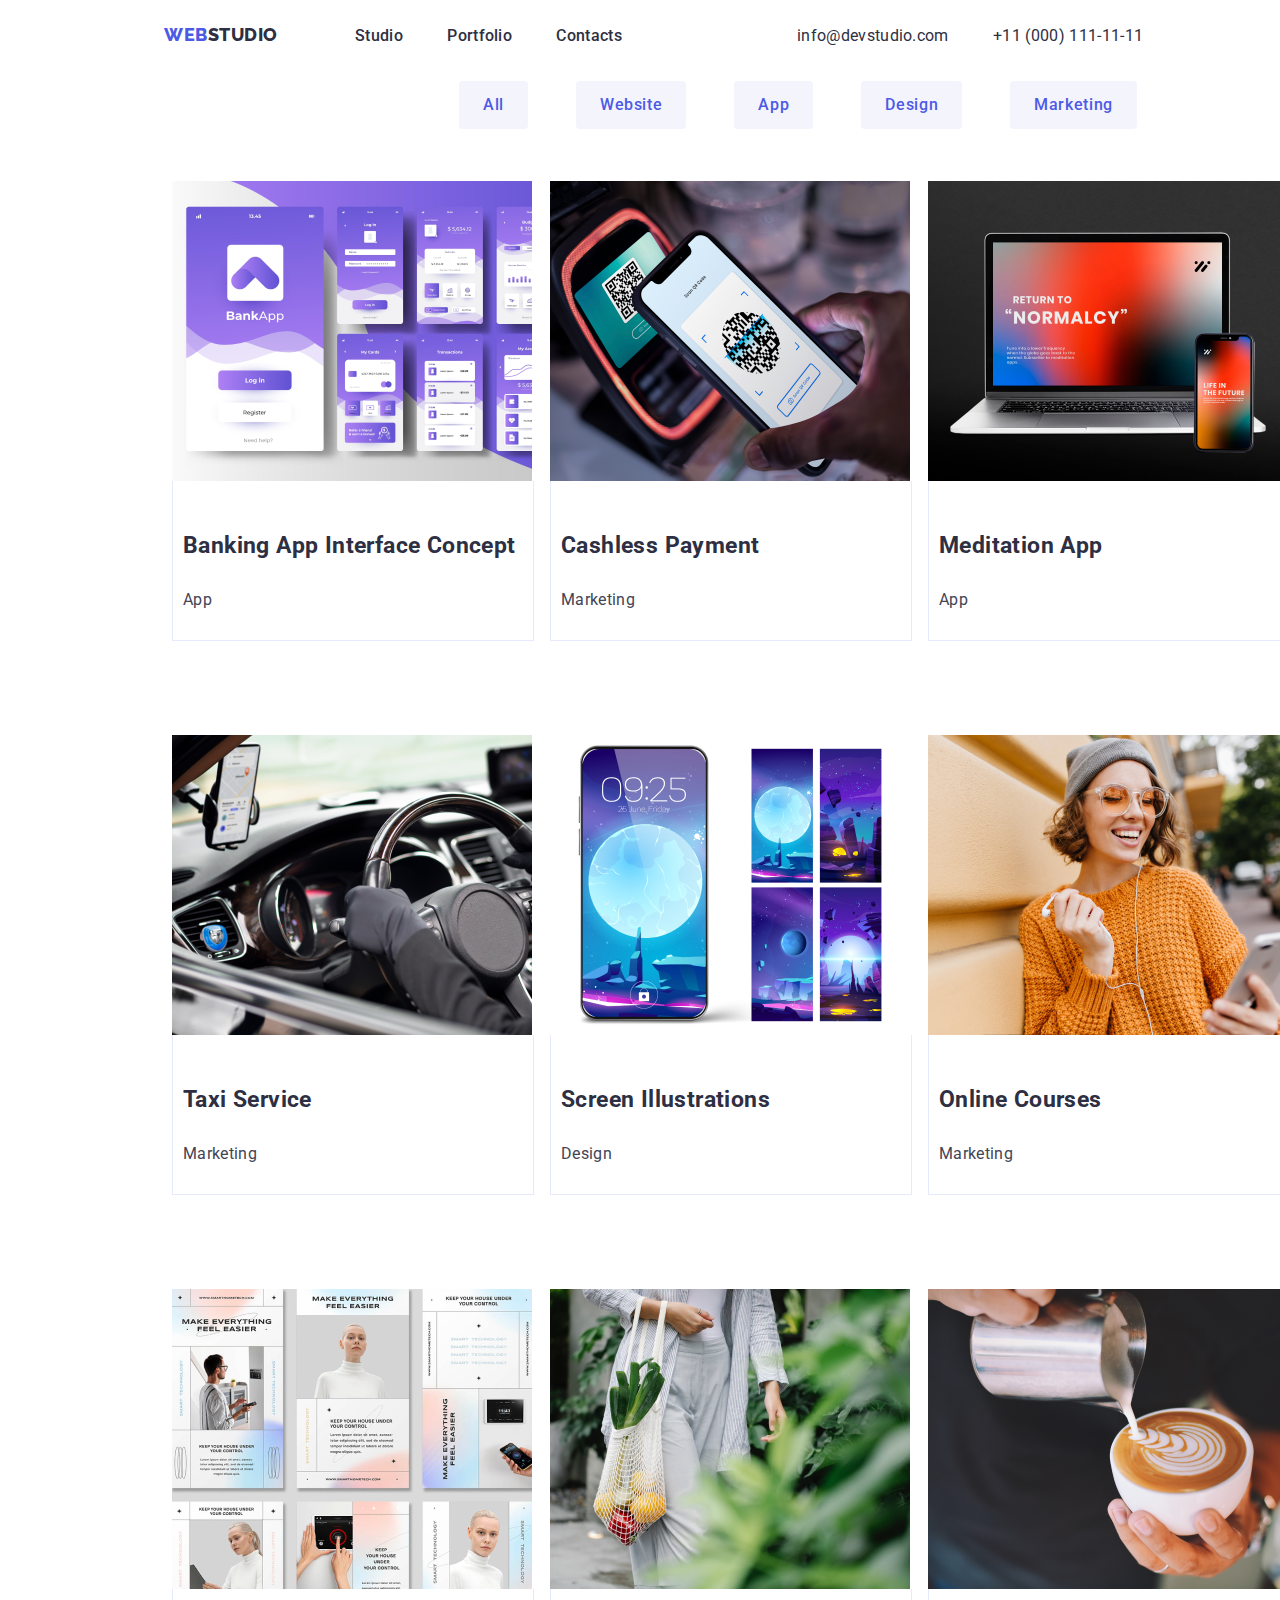
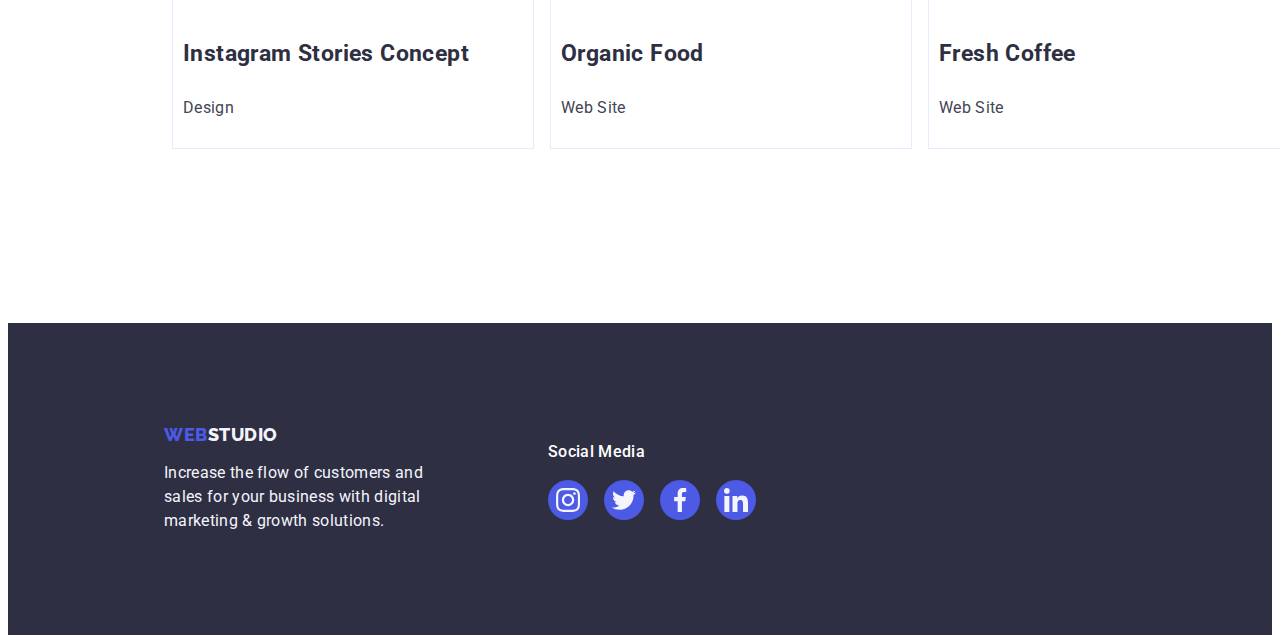
==== portfolio.html @ 80f52940 "Initial commit" ====
<!doctype html>
<html lang="en">

<head>
    <meta charset="utf-8">
    <title>Portfolio</title>
    <link rel="stylesheet" href="node_modules/modern-normalize/modern-normalize.css">
    <link rel="stylesheet" href="css/styles.css" />
    <link rel="preconnect" href="https://fonts.googleapis.com">
    <link rel="preconnect" href="https://fonts.gstatic.com" crossorigin>
    <link
        href="https://fonts.googleapis.com/css2?family=Raleway:wght@400;500;800&family=Roboto:wght@500;700&display=swap"
        rel="stylesheet">

<body>
<div class="container">
<!-- Header Navigation -->
<header>
    <nav class="menu">
    <!-- Logo -->
    <div class="webstudio">
        <a href="/index.html" class="header-link"><span class="logo">WEB</span>STUDIO</a>
    </div>
    <ul class="navigation">
        <li class="item"><a href="/">Studio</a></li>
        <li class="item"><a href="portfolio.html">Portfolio</a></li>
        <li class="item"><a href="/">Contacts</a></li>
        </ul>
        </nav>
     <!-- Contact Info -->
        <ul class="navigation-contact">
        <li class="item"><a href="mailto:info@devstudio.com">info@devstudio.com</a></li>
        <li class="item"><a href="tel:110001111111">+11 (000) 111-11-11</a></li>
        </ul>
</header>

<main>
<!--Row of Buttons-->
<ul class="button-row">
    <li class="portfolio-button">All</li>
    <li class="portfolio-button">Website</li>
    <li class="portfolio-button">App</li>
    <li class="portfolio-button">Design</li>
    <li class="portfolio-button">Marketing</li>
</ul>
 
<section>
    <ul class="row-one">
        <li class="portfolio-image">
            <img src="./images/portfolio/Banking App Interface Concept.png" alt="Banking App Interface Concept" width="360" height="300">
            <span class="card-title"><h3>Banking App Interface Concept</h3>
            <p class="card-subtitle">App</p>
            </span>
        </li>
        <li class="portfolio-image">
            <img src="./images/portfolio/Cashless Payment.png" alt="Cashless Payment" width="360" height="300">
            <span class="card-title"><h3>Cashless Payment</h3>
            <p class="card-subtitle">Marketing</p>
            </span>
        </li>
        <li class="portfolio-image">
            <img src="./images/portfolio/Meditation App.png" alt="Meditation App" width="360" height="300">
            <span class="card-title"><h3>Meditation App</h3>
            <p class="card-subtitle">App</p>
            </span>
        </li>
    </ul>
</section>

<section>
    <ul class="row-two">
        <li class="portfolio-image">
            <img src="./images/portfolio/Taxi Service.png" alt="Taxi Service" width="360"
                height="300">
            <span class="card-title">
                <h3>Taxi Service</h3>
                <p class="card-subtitle">Marketing</p>
            </span>
        </li>
        <li class="portfolio-image">
            <img src="./images/portfolio/Screen Illustrations.png" alt="Screen Illustrations" width="360" height="300">
            <span class="card-title">
                <h3>Screen Illustrations</h3>
                <p class="card-subtitle">Design</p>
            </span>
        </li>
        <li class="portfolio-image">
            <img src="./images/portfolio/Online Courses.png" alt="Online Courses" width="360" height="300">
            <span class="card-title">
                <h3>Online Courses</h3>
                <p class="card-subtitle">Marketing</p>
            </span>
        </li>
    </ul>
</section>
<ul class="row-three">
    <li class="portfolio-image">
        <img src="./images/portfolio/Instagram Stories Concept.png" alt="Instagram Stories Concept" width="360" height="300">
        <span class="card-title">
            <h3>Instagram Stories Concept</h3>
            <p class="card-subtitle">Design</p>
        </span>
    </li>
    <li class="portfolio-image">
        <img src="./images/portfolio/Organic Food.png" alt="Organic Food" width="360" height="300">
        <span class="card-title">
            <h3>Organic Food</h3>
            <p class="card-subtitle">Web Site</p>
        </span>
    </li>
    <li class="portfolio-image">
        <img src="./images/portfolio/Fresh Coffee.png" alt="Fresh Coffee" width="360" height="300">
        <span class="card-title">
            <h3>Fresh Coffee</h3>
            <p class="card-subtitle">Web Site</p>
        </span>
    </li>
</ul>
<section>

</section>
</main>

<!--Footer-->
<footer>
    <div>
        <a href="/" class="web-logo">WEB<span class="studio-logo">STUDIO</span></a>
        <p>Increase the flow of customers and sales for your business with digital marketing & growth solutions.</p>
    </div>
    <div class="footer-social-media">
        <p id="social-media-title">Social Media</p>
        <ul class="socmed-icons-footer">
            <li><img src="./images/Instagram.svg" class="socmed-icons-svg" alt="instagram"></li>
            <li><img src="./images/Twitter.svg" class="socmed-icons-svg" alt="twitter"></li>
            <li><img src="./images/Facebook.svg" class="socmed-icons-svg" alt="facebook"></li>
            <li><img src="./images/Linkedin.svg" class="socmed-icons-svg" alt="linkedin"></li>
        </ul>
    </div>
</footer>
</body>
</html>
---- css/styles.css ----
body {
    font-family: 'Roboto', sans-serif;
    color: #2E2F42;
}

*,
*::before,
*::after {
    box-sizing: border-box;
}

h1, h2 {
    margin: 40px auto;
    text-align: center;
    font-family: Roboto;
    font-size: 36px;
    font-style: normal;
    font-weight: 700;
    line-height: 40px;
    /* 111.111% */
    letter-spacing: 0.72px;
    text-transform: capitalize;
}

ul {
    list-style: none;
    padding: 0%;
    margin: 0%;
}

.container {
    max-width: 1440px;
    margin: 0 auto;
}

/* Header Logo Style */

.webstudio {
    margin: 0px 0px 0px 156px;
    color: #2E2F42;
    font-family: Raleway;
    font-size: 18px;
    font-style: normal;
    font-weight: 800;
    line-height: 21px;
    /* 116.667% */
    letter-spacing: 0.54px;
}

.logo {
    color:#4D5AE5;
    font-family: Raleway;
    font-size: 18px;
    font-style: normal;
    font-weight: 800;
    line-height: 21px;
    /* 116.667% */
    letter-spacing: 0.54px;
}

a {
    text-decoration: none;
    color: #2E2F42;
}

/* Navigation Section */

nav.menu {
    margin: 24px 0px 24px 0px;
}

.navigation {
    margin: 0px 0px 0px 0px;
    top: 0;
    position: absolute;
    padding: 0px 0px 10px 347px;
    color:#2E2F42;
    font-family: Roboto;
    font-size: 16px;
    font-style: normal;
    font-weight: 500;
    line-height: 24px;
    letter-spacing: 0.32px;
}

.navigation li {
    display: inline-block;
}

.navigation li a {
    display: block;
    padding: 24px 40px 0px 0px;
}

.navigation-contact {
    width: 483px;
    margin: 0;
    padding:0%;
    position: absolute;
    top: 0;
    right:0;
    color: #2E2F42;
    font-family: Roboto;
    font-size: 16px;
    font-style: normal;
    font-weight: 400;
    line-height: 24px;
    letter-spacing: 0.32px;
}

.navigation-contact li {
    display: inline-block;
}

.navigation-contact li a {
    display: block;
    padding: 24px 40px 0px 0px;
}

.content-header {
    min-width: 1440px;
    min-height: 72px;
}
.menu .item {
    display: inline-flex;
    flex-direction: row;
}

.navigation-contact .item {
    display: inline-flex;
    justify-content: flex-end;
}


/* Hovered links */
.navigation :hover, :active {
    color: #4D5AE5;
}



/* Main Banner */


.home-banner {
    margin: 0;
    padding: 0;
    max-height: 600px;
    display: flex;
    flex-direction: column;
    justify-content: center;
    background-color: rgba(46, 47, 66, 1);
    background-image: url(https://cresevel.github.io/goit-markup-hw-04/images/homepage-banner.png);
    background-repeat: no-repeat;
    text-align: center;
    background-position: center;
}

.banner-overlay {
    padding: 0;
    margin: 0;
    width: 100%;
    height: 600px;
    background-color: rgba(46, 47, 66, 0.7);
    background-position: center;
}




h1.banner-text {
    padding: 188px 292px 48px 292px;
    margin: 0;
    color: white;
    font-size: 56px;
    font-weight: 700;
    line-height: 60px;
    font-family: 'Roboto';
}


.order-button {
    width: 167px;
    background: #4D5AE5;
    color: #FFF;
    border: 2px solid #4D5AE5;
    margin: 0px 635px 188px 636px;
    padding: 16px 32px;
    font-size: 16px;
    border-radius: 6px;
    cursor: pointer;
}

.order-button:hover {
    background: #404BBF;
    border-color: #404BBF;
}


.section-one, .section-two, .section-three, .customers, footer  {
    margin-top: 120px;
    padding-left: 156px;
    padding-right: 156px;
    box-sizing: border-box;
}

/* Section 1 */


ul.section-one-items {
    padding-top: 120px;
    padding-left: 156px;
    display: flex;
    flex-direction: row;
    align-items: flex-start;
    gap: 8px;
}


/* Section 2*/

.section-two {
    margin-top: 120px;
    padding: 0;
    box-sizing: border-box;
}

ul.section-two-items {
    padding: 0 156px;
    display: flex;
    flex-direction: row;
    align-items: flex-start;
    gap: 24px;
}


/* Section 3 */

.section-three {
    background-color: #F4F4FD;
}

h2.our-team {
    margin-top: 120px;
    padding: 120px 0px 0px 0px;
}

ul.section-three-items {
    margin: 72px 0px 120px 0px;
    display: inline-flex;
    padding-bottom: 0px;
    flex-direction: row;
    gap: 32px;
}

li.team-member {
    text-align: center;
    border-radius: 0px 0px 4px 4px;
    background: #FFF;
    box-shadow: 0px 2px 1px 0px rgba(46, 47, 66, 0.08), 0px 1px 1px 0px rgba(46, 47, 66, 0.16), 0px 1px 6px 0px rgba(46, 47, 66, 0.08);
}

.icon {
    display: inline-flex;
    width: 40px;
    height: 40px;
    background-color: #4d5ae5;
    border-radius: 50%;
    stroke-width: 0;
    fill: #F4F4FD;
    padding: 10px;
    margin: 9px;
}


/* Section 4 */

.customers {
    margin-bottom: 120px;
}

.customers ul {
    display: flex;
    justify-content: center;
}

h2 {
    color: #2E2F42;
    text-align: center;
    font-family: Roboto;
    font-size: 36px;
    font-style: normal;
    font-weight: 700;
    line-height: 40px;
    letter-spacing: 0.72px;
    text-transform: capitalize;
    margin-top: 120px;
    margin-bottom: 72px;
}

.icon-client {
    margin: 0 8px;
    width: 168px;
    height: 88px;
    padding: 0;
    border-radius: 4px;
    border: 1px solid #8E8F99
}

.icon-client:hover {
    color: #404BBF;
    border-color: #404BBF;
}



/* Portfolio Page */

.button-row {
    margin: 0px 427px;
    display: flex;
    padding: 12px 0%;
    align-items: flex-start;
    box-sizing: border-box;
}

.portfolio-button {
    margin: 0px 24px;
    padding: 12px 24px;
    border-radius: 4px;
    text-align: center;
    font-family: Roboto;
    font-size: 16px;
    font-style: normal;
    font-weight: 500;
    line-height: 24px;
    gap: 24px;
    /* 150% */
    letter-spacing: 0.64px;
    color:#4D5AE5;
    background: #F4F4FD;
}

.portfolio-button:hover {
    border-radius: 4px;
    color:#FFF;
    cursor: pointer;
    background: #404BBF;
    box-shadow: 0px 2px 2px 0px rgba(0, 0, 0, 0.12), 0px 2px 1px 0px rgba(0, 0, 0, 0.08), 0px 3px 1px 0px rgba(0, 0, 0, 0.10);
}


ul.row-one, .row-two, .row-three {
    margin: 0 156px;
    padding: 0;
    box-sizing: border-box;
    display: inline-flex;
    
}

li.portfolio-image {
    margin: 40px 8px;
    padding-bottom: 0;
    flex-shrink: 0;
    box-sizing: border-box;
    width: 362px;
    height: 474px;
    display: flex;
    flex-direction: column;
    align-items: flex-start;
    background: #FFF;
    gap: 32px;
    flex-shrink: 0;
}


.card-title {
    margin-top: -32px;
    padding: 0px 10px;
    display: flex;
    flex-direction: column;
    justify-content: center;
    align-items: flex-start;
    gap: 8px;
    align-self: stretch;
    box-sizing: border-box;
    height: 160px;
    border-right: 1px solid #E7E9FC;
    border-bottom: 1px solid #E7E9FC;
    border-left: 1px solid #E7E9FC;
    color: #2E2F42;
    font-family: Roboto;
    font-size: 20px;
    font-style: normal;
    font-weight: 500;
    line-height: 24px;
    /* 120% */
    letter-spacing: 0.4px;
}

.card-subtitle {
    margin: 0;
    padding: 0;
    display: flex;
    flex-direction: column;
    justify-content: center;
    align-items: flex-start;
    align-self: stretch;
    box-sizing: border-box;
    color: #434455;
    font-family: Roboto;
    font-size: 16px;
    font-style: normal;
    font-weight: 400;
    line-height: 24px;
    /* 150% */
    letter-spacing: 0.32px;
}


/* Footer */

footer {
    background-color: var(--NAVY-BLUE, #2E2F42);
    padding-left: 156px;
    height: 312px;
    display: flex;
}

.web-logo {
    color: #4D5AE5;
    font-family: Raleway;
    font-size: 18px;
    font-style: normal;
    font-weight: 800;
    line-height: 21px;
    letter-spacing: 0.54px;
    text-transform: uppercase;
    margin-bottom: 17.5px;
}

footer p {
    width: 264px;
    color: #F4F4FD;
    font-family: Roboto;
    font-size: 16px;
    font-style: normal;
    font-weight: 400;
    line-height: 24px;
    letter-spacing: 0.32px;
    margin-bottom: 100px;
}

footer div {
    padding-top: 101px;
}

.studio-logo {
    color: #F4F4FD;
    font-family: Raleway;
    font-size: 18px;
    font-style: normal;
    font-weight: 800;
    line-height: 21px;
    letter-spacing: 0.54px;
    text-transform: uppercase;
}

.footer-social-media {
    display: flex;
    flex-direction: column;
    margin-left: 120px;
    gap: 16px;
}

#social-media-title {
    color: #FFF;
    font-family: Roboto;
    font-size: 16px;
    font-style: normal;
    font-weight: 500;
    line-height: 24px;
    letter-spacing: 0.32px;
    margin-bottom: 0px;
}

.socmed-icons-footer {
    display: flex;
    gap: 16px;
}

.socmed-icons-svg {
    display: flex;
    height: 40px;
    flex-shrink: 0;
}
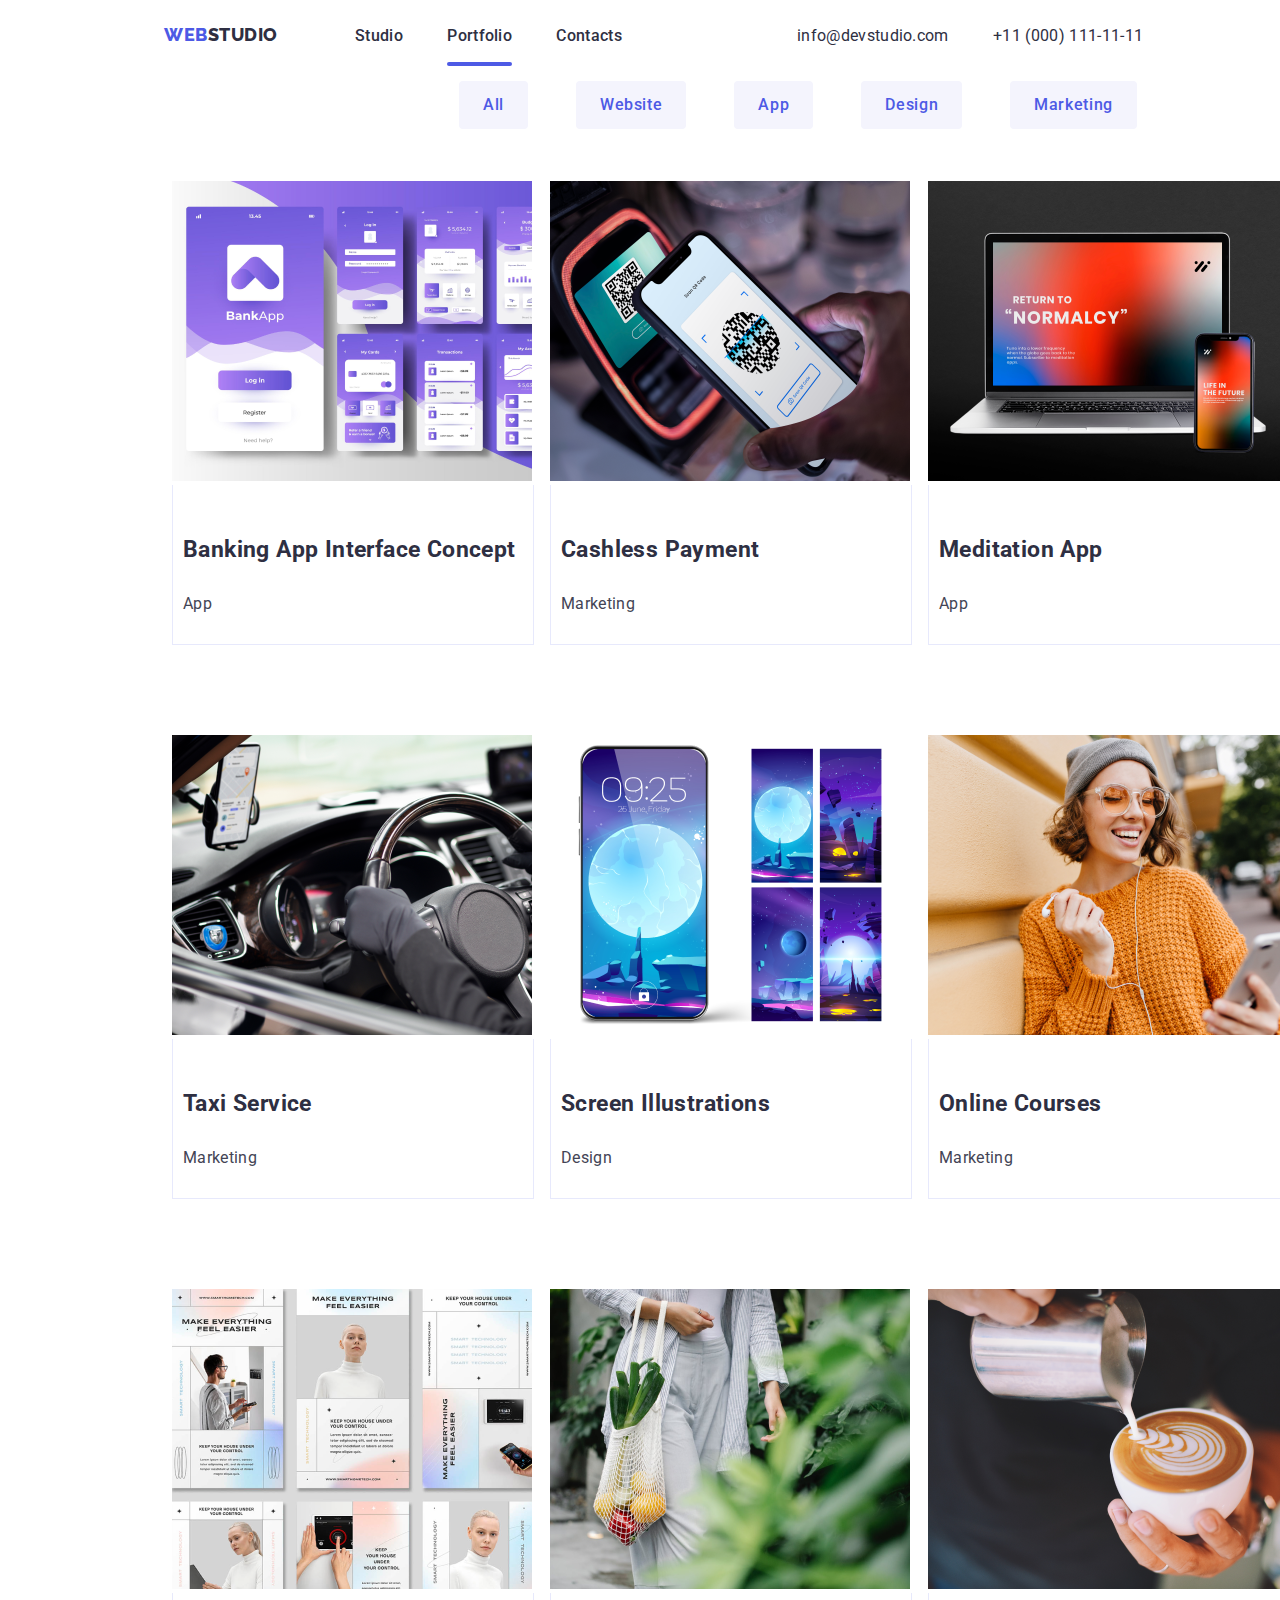
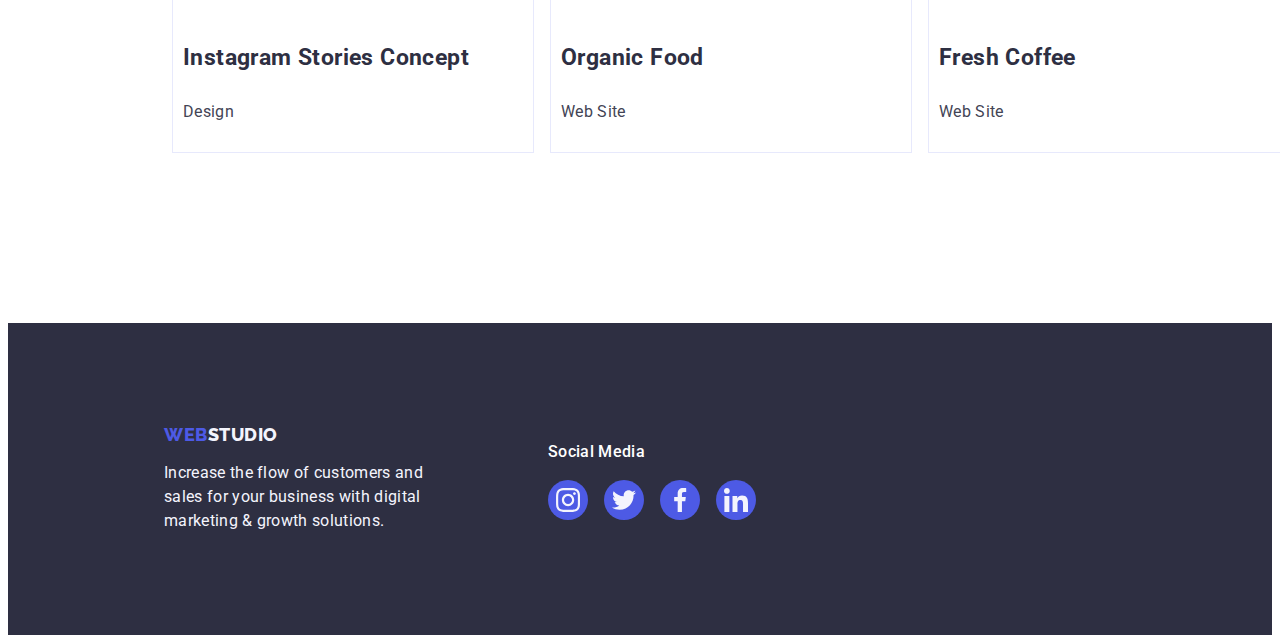
==== commit 94c8ce4f: "Initial commit" ====
--- a/portfolio.html
+++ b/portfolio.html
@@ -17,21 +17,28 @@
 <!-- Header Navigation -->
 <header>
     <nav class="menu">
-    <!-- Logo -->
-    <div class="webstudio">
-        <a href="/index.html" class="header-link"><span class="logo">WEB</span>STUDIO</a>
-    </div>
-    <ul class="navigation">
-        <li class="item"><a href="/">Studio</a></li>
-        <li class="item"><a href="portfolio.html">Portfolio</a></li>
-        <li class="item"><a href="/">Contacts</a></li>
+        <!-- Logo -->
+        <div class="webstudio">
+            <a href="index.html" class="header-link"><span class="logo">WEB</span>STUDIO</a>
+        </div>
+        <ul class="navigation">
+            <li class="item"><a href="index.html" class="menu-studio">Studio</a>
+            </li>
+            <li class="item"><a href="portfolio.html" class="menu-portfolio active">Portfolio</a>
+            </li>
+            <li class="item"><a href="/" class="menu-contacts">Contacts</a>
+            </li>
         </ul>
-        </nav>
-     <!-- Contact Info -->
-        <ul class="navigation-contact">
-        <li class="item"><a href="mailto:info@devstudio.com">info@devstudio.com</a></li>
-        <li class="item"><a href="tel:110001111111">+11 (000) 111-11-11</a></li>
-        </ul>
+    </nav>
+    <!-- Contact Info -->
+    <ul class="navigation-contact">
+        <li class="nav-contact"><a class="nav-email" href="mailto:info@devstudio.com">info@devstudio.com</a>
+            <div class="menu hover"></div>
+        </li>
+        <li class="nav-contact"><a class="nav-phone" href="tel:110001111111">+11 (000) 111-11-11</a>
+            <div class="menu hover"></div>
+        </li>
+    </ul>
 </header>
 
 <main>
@@ -46,46 +53,93 @@
  
 <section>
     <ul class="row-one">
-        <li class="portfolio-image">
+        <li class="portfolio-card">
+        <div class="portfolio-image">
             <img src="./images/portfolio/Banking App Interface Concept.png" alt="Banking App Interface Concept" width="360" height="300">
-            <span class="card-title"><h3>Banking App Interface Concept</h3>
+        <div class="portfolio-image-caption">
+            <p>Lorem ipsum dolor, sit amet consectetur adipisicing elit. Non esse quae facilis minima quam qui autem laborum nisi ratione accusamus praesentium optio a dignissimos nemo, maxime exercitationem! Maxime, animi. Sunt!</p>
+        </div>
+        </div>
+        <span class="card-title">
+            <h3>Banking App Interface Concept</h3>
             <p class="card-subtitle">App</p>
-            </span>
-        </li>
-        <li class="portfolio-image">
-            <img src="./images/portfolio/Cashless Payment.png" alt="Cashless Payment" width="360" height="300">
-            <span class="card-title"><h3>Cashless Payment</h3>
+        </span>
+        </li>
+        <li class="portfolio-card">
+       <div class="portfolio-image">
+            <img src="./images/portfolio/Cashless Payment.png" alt="Cashless Payment" width="360"
+                height="300">
+            <div class="portfolio-image-caption">
+                <p>Lorem ipsum dolor, sit amet consectetur adipisicing elit. Non esse quae facilis minima quam qui autem laborum
+                    nisi ratione accusamus praesentium optio a dignissimos nemo, maxime exercitationem! Maxime, animi. Sunt!</p>
+            </div>
+        </div>
+        <span class="card-title">
+            <h3>Cashless Payment</h3>
             <p class="card-subtitle">Marketing</p>
-            </span>
-        </li>
-        <li class="portfolio-image">
-            <img src="./images/portfolio/Meditation App.png" alt="Meditation App" width="360" height="300">
-            <span class="card-title"><h3>Meditation App</h3>
-            <p class="card-subtitle">App</p>
-            </span>
-        </li>
+        </span> 
+        </li>
+        <li class="portfolio-card">
+        <div class="portfolio-image">
+        <img src="./images/portfolio/Meditation App.png" alt="Meditation App" width="360" height="300">
+        <div class="portfolio-image-caption">
+            <p>Lorem ipsum dolor, sit amet consectetur adipisicing elit. Non esse quae facilis minima quam qui autem
+                laborum
+                nisi ratione accusamus praesentium optio a dignissimos nemo, maxime exercitationem! Maxime, animi. Sunt!
+            </p>
+        </div>
+    </div>
+    <span class="card-title">
+        <h3>Meditation App</h3>
+        <p class="card-subtitle">App</p>
+    </span>
+</li>
+        
     </ul>
 </section>
 
 <section>
     <ul class="row-two">
-        <li class="portfolio-image">
-            <img src="./images/portfolio/Taxi Service.png" alt="Taxi Service" width="360"
-                height="300">
-            <span class="card-title">
-                <h3>Taxi Service</h3>
-                <p class="card-subtitle">Marketing</p>
-            </span>
-        </li>
-        <li class="portfolio-image">
+    <li class="portfolio-card">
+        <div class="portfolio-image">
+            <img src="./images/portfolio/Taxi Service.png" alt="Taxi Service" width="360" height="300">
+            <div class="portfolio-image-caption">
+                <p>Lorem ipsum dolor, sit amet consectetur adipisicing elit. Non esse quae facilis minima quam qui autem
+                    laborum
+                    nisi ratione accusamus praesentium optio a dignissimos nemo, maxime exercitationem! Maxime, animi. Sunt!
+                </p>
+            </div>
+        </div>
+        <span class="card-title">
+            <h3>Taxi Service</h3>
+            <p class="card-subtitle">Marketing</p>
+        </span>
+    </li>
+        <li class="portfolio-card">
+        <div class="portfolio-image">
             <img src="./images/portfolio/Screen Illustrations.png" alt="Screen Illustrations" width="360" height="300">
+        <div class="portfolio-image-caption">
+            <p>Lorem ipsum dolor, sit amet consectetur adipisicing elit. Non esse quae facilis minima quam qui autem
+                laborum
+                nisi ratione accusamus praesentium optio a dignissimos nemo, maxime exercitationem! Maxime, animi. Sunt!
+            </p>
+        </div>
+        </div>
             <span class="card-title">
                 <h3>Screen Illustrations</h3>
                 <p class="card-subtitle">Design</p>
             </span>
         </li>
-        <li class="portfolio-image">
+        <li class="portfolio-card">
+        <div class="portfolio-image">
             <img src="./images/portfolio/Online Courses.png" alt="Online Courses" width="360" height="300">
+                <div class="portfolio-image-caption">
+                    <p>Lorem ipsum dolor, sit amet consectetur adipisicing elit. Non esse quae facilis minima quam qui autem
+                        laborum
+                        nisi ratione accusamus praesentium optio a dignissimos nemo, maxime exercitationem! Maxime, animi. Sunt!
+                    </p>
+                </div>
+                </div>
             <span class="card-title">
                 <h3>Online Courses</h3>
                 <p class="card-subtitle">Marketing</p>
@@ -94,22 +148,46 @@
     </ul>
 </section>
 <ul class="row-three">
-    <li class="portfolio-image">
+        <li class="portfolio-card">
+        <div class="portfolio-image">
         <img src="./images/portfolio/Instagram Stories Concept.png" alt="Instagram Stories Concept" width="360" height="300">
+        <div class="portfolio-image-caption">
+                <p>Lorem ipsum dolor, sit amet consectetur adipisicing elit. Non esse quae facilis minima quam qui autem
+                    laborum
+                    nisi ratione accusamus praesentium optio a dignissimos nemo, maxime exercitationem! Maxime, animi. Sunt!
+                </p>
+            </div>
+            </div>
         <span class="card-title">
             <h3>Instagram Stories Concept</h3>
             <p class="card-subtitle">Design</p>
         </span>
     </li>
-    <li class="portfolio-image">
+        <li class="portfolio-card">
+        <div class="portfolio-image">
         <img src="./images/portfolio/Organic Food.png" alt="Organic Food" width="360" height="300">
+        <div class="portfolio-image-caption">
+            <p>Lorem ipsum dolor, sit amet consectetur adipisicing elit. Non esse quae facilis minima quam qui autem
+                laborum
+                nisi ratione accusamus praesentium optio a dignissimos nemo, maxime exercitationem! Maxime, animi. Sunt!
+            </p>
+        </div>
+        </div>
         <span class="card-title">
             <h3>Organic Food</h3>
             <p class="card-subtitle">Web Site</p>
         </span>
     </li>
-    <li class="portfolio-image">
+        <li class="portfolio-card">
+    <div class="portfolio-image">
         <img src="./images/portfolio/Fresh Coffee.png" alt="Fresh Coffee" width="360" height="300">
+        <div class="portfolio-image-caption">
+            <p>Lorem ipsum dolor, sit amet consectetur adipisicing elit. Non esse quae facilis minima quam qui autem
+                laborum
+                nisi ratione accusamus praesentium optio a dignissimos nemo, maxime exercitationem! Maxime, animi. Sunt!
+            </p>
+        </div>
+        </div>
         <span class="card-title">
             <h3>Fresh Coffee</h3>
             <p class="card-subtitle">Web Site</p>
--- a/css/styles.css
+++ b/css/styles.css
@@ -109,6 +109,19 @@
     letter-spacing: 0.32px;
 }
 
+.active::after {
+    content: "";
+    display: block;
+    height: 4px;
+    width: 100%;
+    border-radius: 2px;
+    background-color: #4d5ae5;
+    position: relative;
+    top: 14px;
+
+
+}
+
 .navigation-contact li {
     display: inline-block;
 }
@@ -134,8 +147,13 @@
 
 
 /* Hovered links */
-.navigation :hover, :active {
-    color: #4D5AE5;
+
+
+.menu-hover {
+    background-color: #4D5AE5;
+    border-radius: 2px;
+    height: 4px;
+    width: 100%;
 }
 
 
@@ -189,14 +207,57 @@
     padding: 16px 32px;
     font-size: 16px;
     border-radius: 6px;
-    cursor: pointer;
-}
+}
+
 
 .order-button:hover {
     background: #404BBF;
     border-color: #404BBF;
 }
 
+.modal {
+    position: absolute;
+    width: 100%;
+    height: 100%;
+    background: #2E2F4266;
+    top: 0;
+    left: 0;
+    display: flex;
+    align-items: center;
+    justify-content: center;
+}
+
+.data-modal {
+    border-radius: 4px;
+    background: #FCFCFC;
+    width: 408px;
+    height: 584px;
+    flex-shrink: 0;
+    box-shadow: 0px 2px 1px 0px rgba(0, 0, 0, 0.20), 0px 1px 3px 0px rgba(0, 0, 0, 0.12), 0px 1px 1px 0px rgba(0, 0, 0, 0.14);
+}
+
+.data-modal-open {
+    cursor: pointer;
+}
+
+.data-modal-close {
+    display: flex;
+    float: right;
+    align-items: center;
+    justify-content: center;
+    margin: 24px;
+    color: #2E2F42;
+    cursor: pointer;
+    background-color: #E7E9FC;
+    border-color: #0000001A;
+    border-radius: 50%;
+    width: 27px;
+    height: 27px;
+}
+
+.is-hidden {
+    visibility: hidden;
+}
 
 .section-one, .section-two, .section-three, .customers, footer  {
     margin-top: 120px;
@@ -356,10 +417,9 @@
     padding: 0;
     box-sizing: border-box;
     display: inline-flex;
-    
-}
-
-li.portfolio-image {
+}
+
+.portfolio-card {
     margin: 40px 8px;
     padding-bottom: 0;
     flex-shrink: 0;
@@ -372,6 +432,34 @@
     background: #FFF;
     gap: 32px;
     flex-shrink: 0;
+    overflow: hidden;
+}
+
+.portfolio-image:hover .portfolio-image-caption {
+    opacity: 1;
+    transform: translateY(0);
+}
+
+.portfolio-image {
+    position: relative;
+    overflow: hidden;
+}
+
+.portfolio-image-caption {
+    position: absolute;
+    background-color: #4D5AE5;
+    color: #F4F4FD;
+    width: 100%;
+    height: 100%;
+    top: 0;
+    left: 0;
+    opacity: 0;
+    transform: translateY(100%);
+    transition: 0.25s cubic-bezier(0.5, 0, 0.2, 1);
+}
+
+.portfolio-image-caption p {
+    padding: 40px 32px;
 }
 
 
@@ -418,6 +506,12 @@
     letter-spacing: 0.32px;
 }
 
+.card-title:hover {
+    border: 1px solid var(--CLOUD, #F4F4FD);
+    background: var(--WHITE, #FFF);
+    box-shadow: 0px 2px 1px 0px rgba(46, 47, 66, 0.08), 0px 1px 1px 0px rgba(46, 47, 66, 0.16), 0px 1px 6px 0px rgba(46, 47, 66, 0.08);
+}
+
 
 /* Footer */
 
